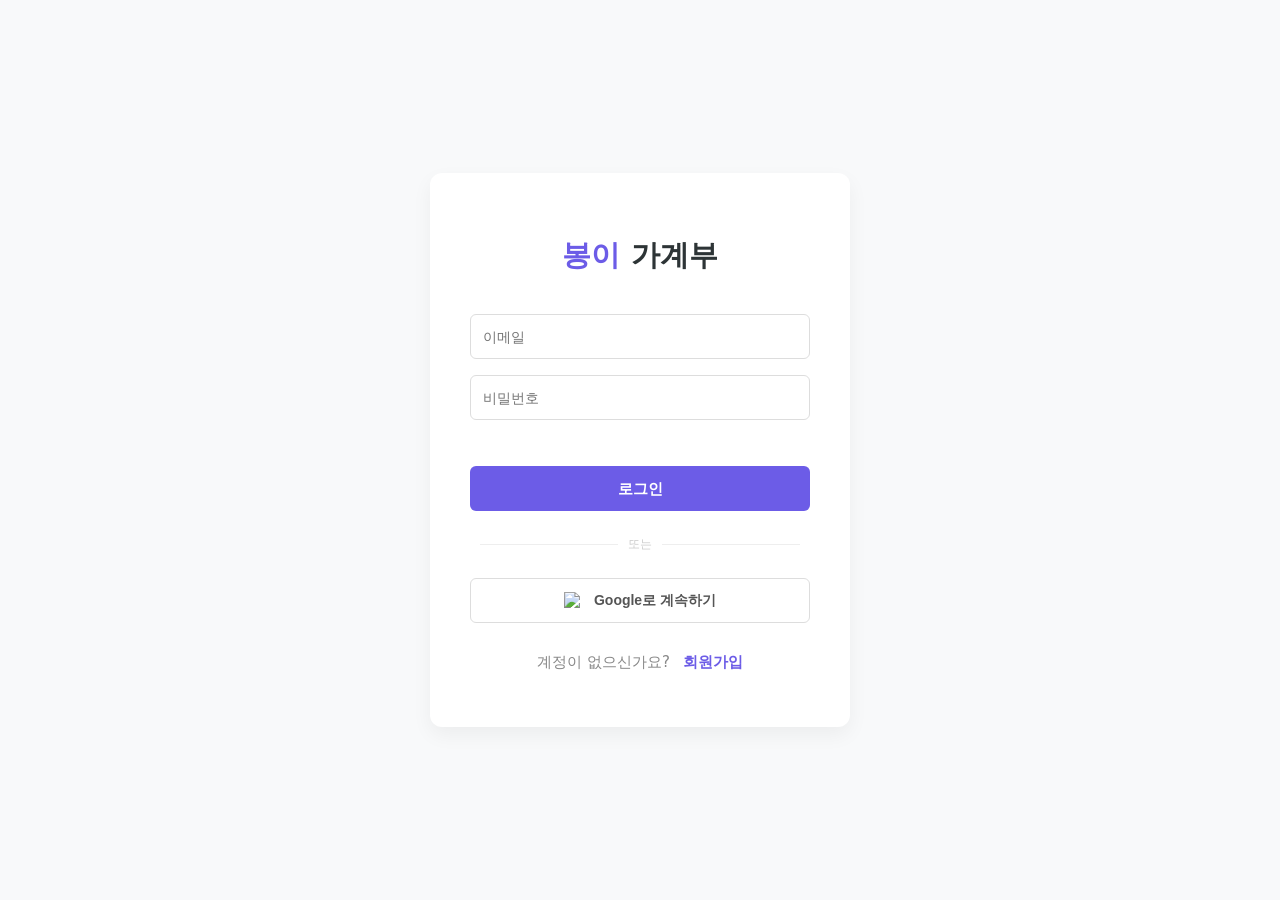
==== public/index.html @ 6167341c "PC 최신 코드 전체 업로드" ====
<!DOCTYPE html>
<html lang="ko">
<head>
    <title>봉이 가계부 - 로그인</title>
    <meta charset="utf-8">
    <meta name="viewport" content="width=device-width, initial-scale=1.0">
    <link rel="stylesheet" href="style.css">
</head>
<body>

<div class="login-container">
    <h2><span style="color: #6c5ce7;">봉이</span> 가계부</h2>
    
    <input type="email" id="email" placeholder="이메일">
    <input type="password" id="password" placeholder="비밀번호">
    
    <div id="login-error-message" style="font-size: 13px; color: #ff4d4d; text-align: center; margin-top: 10px; min-height: 18px; font-weight: bold;"></div>

    <button class="login-btn" id="login-btn">로그인</button>

    <div class="divider">또는</div>

    <button class="google-btn" id="google-login-btn">
        <img src="https://www.gstatic.com/firebasejs/ui/2.0.0/images/auth/google.svg" alt="Google">
        <span>Google로 계속하기</span>
    </button>

    <p class="signup-prompt">
        계정이 없으신가요? 
        <span class="signup-link" onclick="location.href='signup.html'">회원가입</span>
    </p>
</div>

<script type="module">
    import { initializeApp } from "https://www.gstatic.com/firebasejs/10.8.0/firebase-app.js";
    import { 
        getAuth, 
        signInWithEmailAndPassword, 
        GoogleAuthProvider, 
        signInWithPopup 
    } from "https://www.gstatic.com/firebasejs/10.8.0/firebase-auth.js";

    // 봉이의 파이어베이스 설정값 (이미 입력해뒀어!)
    const firebaseConfig = {
        apiKey: "AIzaSyDj7sSt6RIAXkUnZ_TLbIhDZUVkgqhJOH0",
        authDomain: "bong-account.firebaseapp.com",
        projectId: "bong-account",
        storageBucket: "bong-account.firebasestorage.app",
        messagingSenderId: "98177629609",
        appId: "1:98177629609:web:d922af5f8fb6c1465998b8"
    };

    const app = initializeApp(firebaseConfig);
    const auth = getAuth(app);
    const provider = new GoogleAuthProvider();

    // 1. 일반 이메일 로그인 로직
    document.getElementById('login-btn').addEventListener('click', () => {
        const email = document.getElementById('email').value;
        const password = document.getElementById('password').value;
        const errorDiv = document.getElementById('login-error-message');

        errorDiv.innerText = ""; // 클릭할 때마다 메시지 초기화

        signInWithEmailAndPassword(auth, email, password)
            .then((userCredential) => {
                const user = userCredential.user;
                if (user.emailVerified) {
                    location.href = "main.html"; // 인증 완료 시 메인으로 이동
                } else {
                    errorDiv.innerText = "이메일 인증이 완료되지 않았습니다.";
                    auth.signOut();
                }
            })
            .catch((error) => {
                console.error("Firebase Auth Error:", error.code);
                errorDiv.innerText = "이메일 또는 비밀번호가 틀렸습니다.";
            });
    });

    // 2. 구글 로그인 로직
    document.getElementById('google-login-btn').addEventListener('click', () => {
        signInWithPopup(auth, provider)
            .then((result) => {
                console.log("구글 로그인 성공!");
                location.href = "main.html"; // 로그인 성공 시 메인으로 이동
            })
            .catch((error) => {
                console.error("Google Login Error:", error);
                alert("구글 로그인 실패: " + error.message);
            });
    });
</script>

</body>
</html>
---- public/style.css ----
/* 1. 전체 기본 설정 */
body {
    font-family: 'Pretendard', -apple-system, BlinkMacSystemFont, system-ui, Roboto, sans-serif;
    display: flex;
    justify-content: center;
    align-items: center;
    height: 100vh;
    background-color: #f8f9fa;
    margin: 0;
}

/* 2. 로그인/회원가입 공통 컨테이너 */
.login-container {
    background: white;
    padding: 40px;
    border-radius: 12px;
    box-shadow: 0 8px 20px rgba(0,0,0,0.05);
    width: 340px; /* 약간 넓혀서 안정감 부여 */
    text-align: center;
}

/* 3. 타이틀 스타일 */
h2 {
    color: #2d3436;
    font-size: 1.8em;
    font-weight: 800;
    margin-bottom: 30px;
}

/* 4. 입력창 공통 스타일 */
input {
    width: 100%;
    height: 45px;
    padding: 0 12px;
    margin: 8px 0;
    border: 1px solid #ddd;
    border-radius: 6px;
    box-sizing: border-box;
    font-size: 14px;
}

input:focus {
    outline: none;
    border-color: #6c5ce7;
}

/* 5. 메인 버튼 (로그인/가입하기) */
.login-btn {
    width: 100%;
    height: 45px;
    background-color: #6c5ce7;
    color: white;
    border: none;
    border-radius: 6px;
    font-weight: bold;
    font-size: 15px;
    cursor: pointer;
    margin-top: 10px;
    
    /* 위아래 정렬 완벽 보정 */
    display: flex;
    justify-content: center;
    align-items: center;
    line-height: 1;
}

.login-btn:hover {
    background-color: #5a4acf;
}

/* 6. 주소 검색 버튼 (톤 다운 스타일) */
.sub-btn {
    height: 45px;
    background-color: #a29bfe; /* 톤 다운된 보라색 */
    color: white;
    border: none;
    border-radius: 6px;
    font-size: 13px;
    font-weight: bold;
    cursor: pointer;
    
    /* 위아래 정렬 완벽 보정 */
    display: flex;
    justify-content: center;
    align-items: center;
    line-height: 1;
    transition: background 0.2s;
}

.sub-btn:hover {
    background-color: #837dec;
}

/* 7. 구분선 (또는) */
.divider {
    display: flex;
    align-items: center;
    color: #ccc;
    font-size: 12px;
    margin: 25px 0;
}

.divider::before, .divider::after {
    content: "";
    flex: 1;
    height: 1px;
    background: #eee;
    margin: 0 10px;
}

/* 8. 구글 버튼 (심플 모던) */
.google-btn {
    width: 100%;
    height: 45px;
    background-color: white;
    color: #555;
    border: 1px solid #ddd;
    border-radius: 6px;
    font-weight: 600;
    font-size: 14px;
    cursor: pointer;
    
    /* 중요: 로고와 글자를 가로로 정렬 */
    display: flex;
    justify-content: center;
    align-items: center;
    gap: 12px;
    
    /* 버튼 밖으로 삐져나가는 거 방지 */
    overflow: hidden; 
}

/* ⚠️ 여기가 핵심: 구글 로고 이미지 크기 강제 고정 */
.google-btn img {
    width: 18px !important;  /* 아주 작고 소중하게 고정 */
    height: 18px !important;
    object-fit: contain;     /* 비율 유지 */
}

/* 9. 하단 안내 문구 및 링크 */
.signup-prompt {
    color: #888;
    font-size: 15px;
    margin-top: 30px;
}

.signup-link {
    color: #6c5ce7;
    font-weight: bold;
    cursor: pointer;
    margin-left: 8px;
    text-decoration: none;
}

.signup-link:hover {
    text-decoration: underline;
}

/* 10. 비밀번호 일치/불일치 메시지 전용 */
#password-message {
    font-weight: bold;
    min-height: 15px;
}
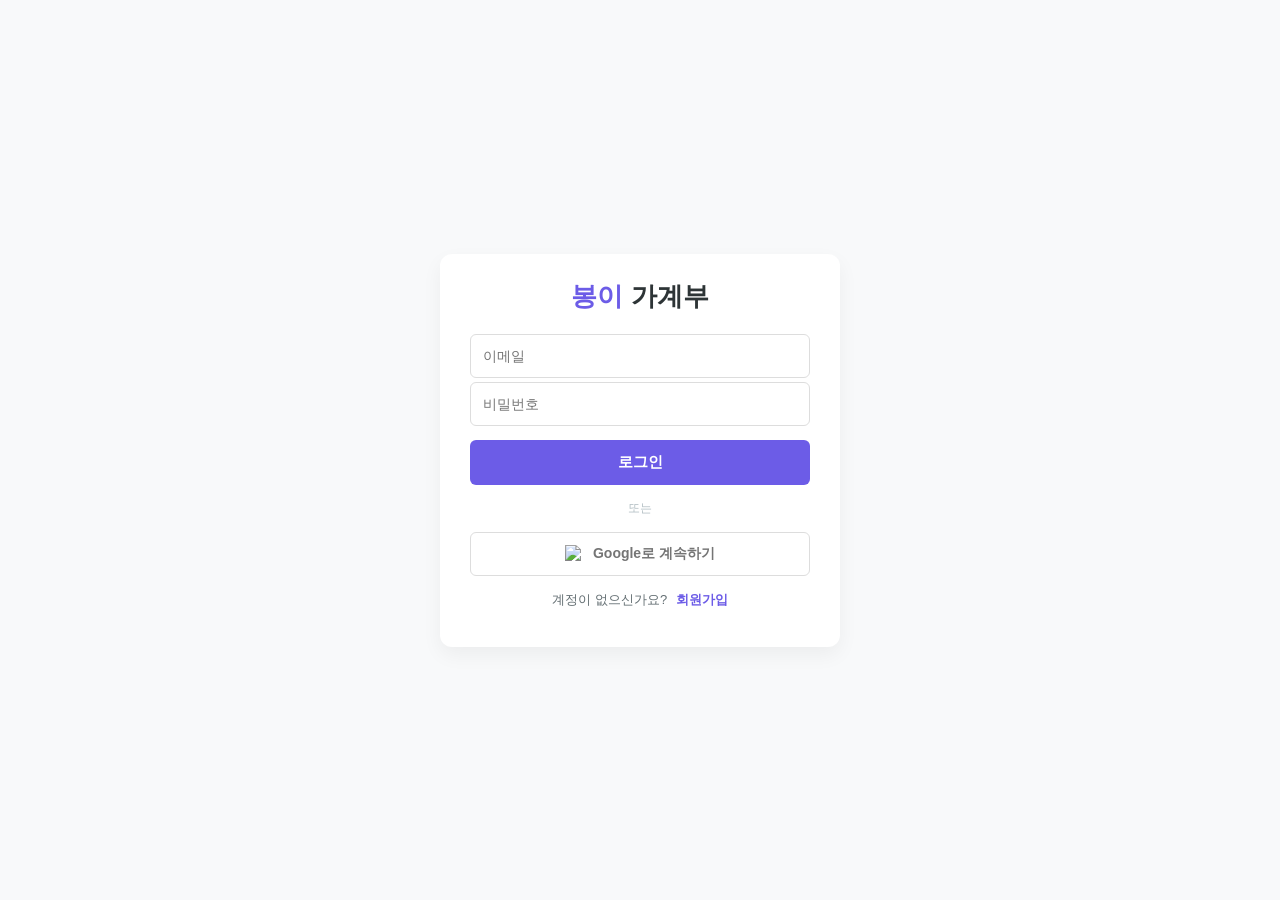
==== commit e094a242: "가계부" ====
--- a/public/index.html
+++ b/public/index.html
@@ -3,7 +3,7 @@
 <head>
     <title>봉이 가계부 - 로그인</title>
     <meta charset="utf-8">
-    <meta name="viewport" content="width=device-width, initial-scale=1.0">
+    <meta name="viewport" content="width=device-width, initial-scale=1.0, maximum-scale=1.0, user-scalable=no">
     <link rel="stylesheet" href="style.css">
 </head>
 <body>
@@ -12,10 +12,11 @@
     <h2><span style="color: #6c5ce7;">봉이</span> 가계부</h2>
     
     <input type="email" id="email" placeholder="이메일">
+    <div id="msg-email" class="error-msg"></div>
+
     <input type="password" id="password" placeholder="비밀번호">
+    <div id="msg-password" class="error-msg"></div>
     
-    <div id="login-error-message" style="font-size: 13px; color: #ff4d4d; text-align: center; margin-top: 10px; min-height: 18px; font-weight: bold;"></div>
-
     <button class="login-btn" id="login-btn">로그인</button>
 
     <div class="divider">또는</div>
@@ -37,10 +38,11 @@
         getAuth, 
         signInWithEmailAndPassword, 
         GoogleAuthProvider, 
-        signInWithPopup 
+        signInWithPopup, 
+        signOut,
+        onAuthStateChanged
     } from "https://www.gstatic.com/firebasejs/10.8.0/firebase-auth.js";
 
-    // 봉이의 파이어베이스 설정값 (이미 입력해뒀어!)
     const firebaseConfig = {
         apiKey: "AIzaSyDj7sSt6RIAXkUnZ_TLbIhDZUVkgqhJOH0",
         authDomain: "bong-account.firebaseapp.com",
@@ -54,43 +56,77 @@
     const auth = getAuth(app);
     const provider = new GoogleAuthProvider();
 
-    // 1. 일반 이메일 로그인 로직
+    const loginInputs = {
+        email: { el: document.getElementById('email'), msg: document.getElementById('msg-email'), text: "이메일을 입력해주세요." },
+        pw: { el: document.getElementById('password'), msg: document.getElementById('msg-password'), text: "비밀번호를 입력해주세요." }
+    };
+
+    function toggleError(item, show, customText) {
+        if (show) {
+            item.msg.innerText = customText || item.text;
+            item.msg.classList.add('active');
+        } else {
+            item.msg.innerText = "";
+            item.msg.classList.remove('active');
+        }
+    }
+
+    // 실시간 검증 (Blur)
+    Object.keys(loginInputs).forEach(key => {
+        const item = loginInputs[key];
+        item.el.addEventListener('blur', () => {
+            if (!item.el.value) toggleError(item, true);
+            else toggleError(item, false);
+        });
+    });
+
+    // 1. 일반 로그인
     document.getElementById('login-btn').addEventListener('click', () => {
-        const email = document.getElementById('email').value;
-        const password = document.getElementById('password').value;
-        const errorDiv = document.getElementById('login-error-message');
-
-        errorDiv.innerText = ""; // 클릭할 때마다 메시지 초기화
+        const email = loginInputs.email.el.value;
+        const password = loginInputs.pw.el.value;
+        if (!email) return toggleError(loginInputs.email, true);
+        if (!password) return toggleError(loginInputs.pw, true);
 
         signInWithEmailAndPassword(auth, email, password)
             .then((userCredential) => {
-                const user = userCredential.user;
-                if (user.emailVerified) {
-                    location.href = "main.html"; // 인증 완료 시 메인으로 이동
+                if (userCredential.user.emailVerified) {
+                    location.href = "main.html";
                 } else {
-                    errorDiv.innerText = "이메일 인증이 완료되지 않았습니다.";
-                    auth.signOut();
+                    toggleError(loginInputs.email, true, "이메일 인증이 필요합니다.");
+                    signOut(auth);
                 }
             })
+            .catch(() => toggleError(loginInputs.pw, true, "이메일 또는 비밀번호가 틀렸습니다."));
+    });
+
+    // 2. 구글 로그인 (오류 해결 버전)
+    document.getElementById('google-login-btn').addEventListener('click', () => {
+        // Redirect 대신 Popup을 사용하되, 모바일 사파리에서도 잘 작동하도록 처리
+        signInWithPopup(auth, provider)
+            .then((result) => {
+                console.log("로그인 성공");
+                location.href = "main.html";
+            })
             .catch((error) => {
-                console.error("Firebase Auth Error:", error.code);
-                errorDiv.innerText = "이메일 또는 비밀번호가 틀렸습니다.";
+                console.error("Auth Error:", error.code);
+                if (error.code === 'auth/popup-blocked') {
+                    alert("팝업이 차단되었습니다. 브라우저 설정에서 팝업을 허용해주세요!");
+                } else if (error.code === 'auth/cancelled-popup-request') {
+                    // 중복 클릭 방지용 (무시 가능)
+                } else {
+                    alert("로그인 중 오류가 발생했습니다: " + error.message);
+                }
             });
     });
 
-    // 2. 구글 로그인 로직
-    document.getElementById('google-login-btn').addEventListener('click', () => {
-        signInWithPopup(auth, provider)
-            .then((result) => {
-                console.log("구글 로그인 성공!");
-                location.href = "main.html"; // 로그인 성공 시 메인으로 이동
-            })
-            .catch((error) => {
-                console.error("Google Login Error:", error);
-                alert("구글 로그인 실패: " + error.message);
-            });
+    // 로그인 상태 자동 체크 (보조 장치)
+    onAuthStateChanged(auth, (user) => {
+        if (user && user.emailVerified) {
+            // 이미 로그인 되어 있다면 바로 메인으로
+            // location.href = "main.html"; 
+        }
     });
+
 </script>
-
 </body>
 </html>
--- a/public/style.css
+++ b/public/style.css
@@ -1,54 +1,109 @@
-/* 1. 전체 기본 설정 */
+/* 1. 기본 설정 및 색상 변수 */
+:root {
+    --primary: #6c5ce7;
+    --primary-hover: #5a4acf;
+    --sub-btn: #a29bfe;
+    --card-bg: #ffffff;
+    --border-color: #eee;
+    --text-color: #2d3436;
+    --danger: #ff4d4d;
+}
+
 body {
-    font-family: 'Pretendard', -apple-system, BlinkMacSystemFont, system-ui, Roboto, sans-serif;
+    font-family: 'Inter', -apple-system, sans-serif;
+    background-color: #f8f9fa;
     display: flex;
     justify-content: center;
     align-items: center;
-    height: 100vh;
-    background-color: #f8f9fa;
+    min-height: 100vh;
     margin: 0;
 }
 
 /* 2. 로그인/회원가입 공통 컨테이너 */
 .login-container {
     background: white;
-    padding: 40px;
+    padding: 25px 30px;
     border-radius: 12px;
     box-shadow: 0 8px 20px rgba(0,0,0,0.05);
-    width: 340px; /* 약간 넓혀서 안정감 부여 */
+    width: 340px;
     text-align: center;
 }
 
-/* 3. 타이틀 스타일 */
 h2 {
-    color: #2d3436;
-    font-size: 1.8em;
+    color: var(--text-color);
+    font-size: 1.6em;
     font-weight: 800;
-    margin-bottom: 30px;
+    margin: 0 0 20px 0;
 }
 
-/* 4. 입력창 공통 스타일 */
+/* 3. 입력창 스타일 (44px로 시원하게) */
 input {
     width: 100%;
-    height: 45px;
+    height: 44px;
     padding: 0 12px;
-    margin: 8px 0;
+    margin-bottom: 4px; /* 평소 기본 간격 */
     border: 1px solid #ddd;
     border-radius: 6px;
     box-sizing: border-box;
     font-size: 14px;
+    vertical-align: middle;
 }
 
 input:focus {
     outline: none;
-    border-color: #6c5ce7;
+    border-color: var(--primary);
 }
 
-/* 5. 메인 버튼 (로그인/가입하기) */
+/* 4. 주소 검색 영역 (라인 맞춤) */
+.address-row {
+    display: flex;
+    gap: 8px;
+    align-items: flex-start;
+    width: 100%;
+}
+
+.address-row input {
+    flex: 2; /* 버튼보다 넓게 */
+}
+
+.sub-btn {
+    flex: 1;
+    height: 44px;
+    background-color: var(--sub-btn);
+    color: white;
+    border: none;
+    border-radius: 6px;
+    font-weight: bold;
+    font-size: 14px;
+    cursor: pointer;
+    white-space: nowrap;
+    display: flex;
+    align-items: center;
+    justify-content: center;
+}
+
+/* 5. 에러 메시지 애니메이션 (슥 나타나는 효과) */
+.error-msg {
+    font-size: 11px;
+    color: var(--danger);
+    text-align: left;
+    margin-left: 4px;
+    overflow: hidden;
+    max-height: 0;
+    transition: max-height 0.2s ease-out;
+    font-weight: bold;
+}
+
+.error-msg.active {
+    max-height: 20px;
+    margin-bottom: 10px; /* 에러 시 다음 칸을 밀어냄 */
+}
+
+/* 6. 메인 로그인 버튼 */
 .login-btn {
     width: 100%;
     height: 45px;
-    background-color: #6c5ce7;
+    background-color: var(--primary);
     color: white;
     border: none;
     border-radius: 6px;
@@ -56,108 +111,48 @@
     font-size: 15px;
     cursor: pointer;
     margin-top: 10px;
-    
-    /* 위아래 정렬 완벽 보정 */
-    display: flex;
-    justify-content: center;
-    align-items: center;
-    line-height: 1;
 }
 
-.login-btn:hover {
-    background-color: #5a4acf;
+/* 7. 구글 로그인 버튼 (다이어트 완료) */
+.google-btn {
+    width: 100%;
+    height: 44px;
+    background-color: white;
+    color: #757575;
+    border: 1px solid #ddd;
+    border-radius: 6px;
+    font-weight: bold;
+    font-size: 14px;
+    cursor: pointer;
+    display: flex;
+    align-items: center;
+    justify-content: center;
+    gap: 10px;
+    margin-top: 5px;
+    padding: 0;
 }
 
-/* 6. 주소 검색 버튼 (톤 다운 스타일) */
-.sub-btn {
-    height: 45px;
-    background-color: #a29bfe; /* 톤 다운된 보라색 */
-    color: white;
-    border: none;
-    border-radius: 6px;
-    font-size: 13px;
-    font-weight: bold;
-    cursor: pointer;
-    
-    /* 위아래 정렬 완벽 보정 */
-    display: flex;
-    justify-content: center;
-    align-items: center;
-    line-height: 1;
-    transition: background 0.2s;
+.google-btn img {
+    width: 18px;
+    height: 18px;
 }
 
-.sub-btn:hover {
-    background-color: #837dec;
+/* 8. 기타 요소 */
+.divider {
+    margin: 15px 0;
+    color: #b2bec3;
+    font-size: 12px;
 }
 
-/* 7. 구분선 (또는) */
-.divider {
-    display: flex;
-    align-items: center;
-    color: #ccc;
-    font-size: 12px;
-    margin: 25px 0;
-}
-
-.divider::before, .divider::after {
-    content: "";
-    flex: 1;
-    height: 1px;
-    background: #eee;
-    margin: 0 10px;
-}
-
-/* 8. 구글 버튼 (심플 모던) */
-.google-btn {
-    width: 100%;
-    height: 45px;
-    background-color: white;
-    color: #555;
-    border: 1px solid #ddd;
-    border-radius: 6px;
-    font-weight: 600;
-    font-size: 14px;
-    cursor: pointer;
-    
-    /* 중요: 로고와 글자를 가로로 정렬 */
-    display: flex;
-    justify-content: center;
-    align-items: center;
-    gap: 12px;
-    
-    /* 버튼 밖으로 삐져나가는 거 방지 */
-    overflow: hidden; 
-}
-
-/* ⚠️ 여기가 핵심: 구글 로고 이미지 크기 강제 고정 */
-.google-btn img {
-    width: 18px !important;  /* 아주 작고 소중하게 고정 */
-    height: 18px !important;
-    object-fit: contain;     /* 비율 유지 */
-}
-
-/* 9. 하단 안내 문구 및 링크 */
 .signup-prompt {
-    color: #888;
-    font-size: 15px;
-    margin-top: 30px;
+    margin-top: 15px;
+    font-size: 13px;
+    color: #636e72;
 }
 
 .signup-link {
-    color: #6c5ce7;
+    color: var(--primary);
+    cursor: pointer;
     font-weight: bold;
-    cursor: pointer;
-    margin-left: 8px;
-    text-decoration: none;
-}
-
-.signup-link:hover {
-    text-decoration: underline;
-}
-
-/* 10. 비밀번호 일치/불일치 메시지 전용 */
-#password-message {
-    font-weight: bold;
-    min-height: 15px;
+    margin-left: 5px;
 }
